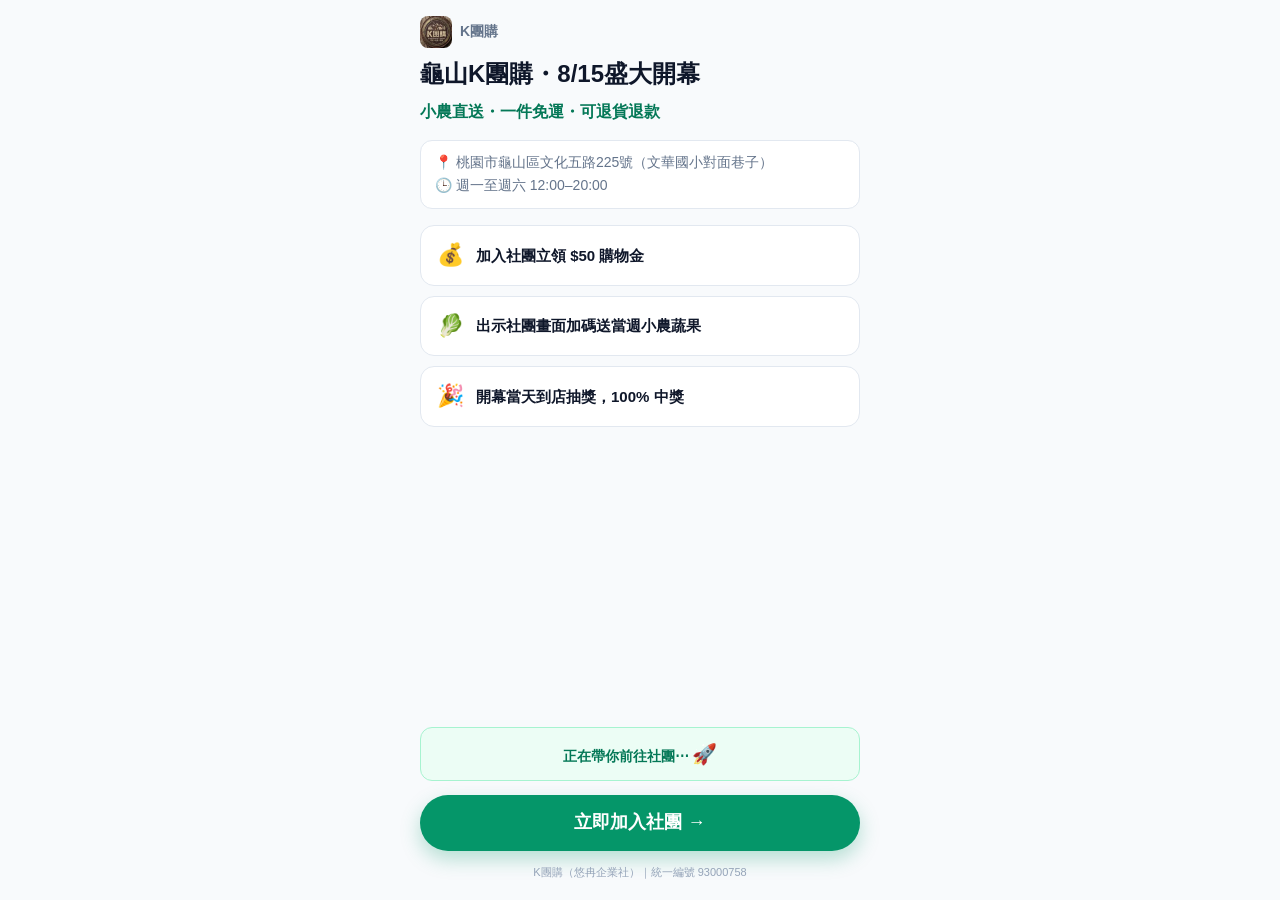
==== guishan.html @ 91e4d82e "fix: FB IAB 改用 fb:// deep link 開啟原生 App，解決 webview cookie 隔離登入問題" ====
<!DOCTYPE html>
<html lang="zh-Hant">
<head>
<meta charset="UTF-8">
<meta name="viewport" content="width=device-width, initial-scale=1.0">
<title>龜山K團購・8/15盛大開幕</title>
<meta name="description" content="龜山K團購長庚A8店 8/15盛大開幕。小農直送、一件免運、可退貨退款，立即加入社團。">
<link rel="icon" href="data:,">

<!-- Meta Pixel Base Code — 資料集：K團購-龜山中繼頁 (Pixel ID 2139437349966648) -->
<script>
!function(f,b,e,v,n,t,s)
{if(f.fbq)return;n=f.fbq=function(){n.callMethod?
n.callMethod.apply(n,arguments):n.queue.push(arguments)};
if(!f._fbq)f._fbq=n;n.push=n;n.loaded=!0;n.version='2.0';
n.queue=[];t=b.createElement(e);t.async=!0;
t.src=v;s=b.getElementsByTagName(e)[0];
s.parentNode.insertBefore(t,s)}(window, document,'script',
'https://connect.facebook.net/en_US/fbevents.js');
fbq('init', '2139437349966648');
fbq('track', 'PageView');
</script>
<noscript><img height="1" width="1" style="display:none"
src="https://www.facebook.com/tr?id=2139437349966648&ev=PageView&noscript=1"
/></noscript>

<style>
  :root {
    --accent: #059669;
    --accent-strong: #047857;
    --text-primary: #0f172a;
    --text-secondary: #64748b;
    --text-muted: #94a3b8;
    --bg: #f8fafc;
    --surface: #ffffff;
    --border: #e2e8f0;
  }
  * { box-sizing: border-box; margin: 0; padding: 0; }
  html, body { height: 100%; }
  body {
    background: var(--bg);
    color: var(--text-primary);
    font-family: -apple-system, BlinkMacSystemFont, "PingFang TC", "Microsoft JhengHei", "Segoe UI", sans-serif;
    line-height: 1.4;
    -webkit-text-size-adjust: 100%;
  }
  .wrap {
    max-width: 480px;
    margin: 0 auto;
    min-height: 100vh;
    min-height: 100dvh;
    padding: 16px 20px 20px;
    display: flex;
    flex-direction: column;
  }

  header {
    display: flex;
    align-items: center;
    gap: 8px;
    margin-bottom: 10px;
  }
  header img {
    width: 32px;
    height: 32px;
    border-radius: 8px;
    display: block;
  }
  header .brand-name { font-weight: 700; font-size: 14px; color: var(--text-secondary); }

  h1 {
    font-size: 24px;
    line-height: 1.3;
    font-weight: 800;
    margin: 0 0 12px;
  }

  .subtitle {
    font-size: 16px;
    font-weight: 700;
    color: var(--accent-strong);
    margin: 0 0 16px;
  }

  .location {
    font-size: 14px;
    color: var(--text-secondary);
    background: var(--surface);
    border: 1px solid var(--border);
    border-radius: 12px;
    padding: 12px 14px;
    margin: 0 0 16px;
  }
  .location div + div { margin-top: 4px; }

  .perks {
    list-style: none;
    display: flex;
    flex-direction: column;
    gap: 10px;
  }
  .perks li {
    display: flex;
    align-items: center;
    gap: 12px;
    background: var(--surface);
    border: 1px solid var(--border);
    border-radius: 14px;
    padding: 14px 16px;
    font-size: 15px;
    font-weight: 600;
  }
  .perks .emoji { font-size: 22px; flex-shrink: 0; }

  .spacer { flex: 1 1 auto; min-height: 20px; }

  /* 跳轉提示列 */
  .redirect-bar {
    background: #ecfdf5;
    border: 1px solid #a7f3d0;
    border-radius: 12px;
    padding: 12px 16px;
    margin-bottom: 14px;
    text-align: center;
    font-size: 14px;
    font-weight: 600;
    color: var(--accent-strong);
  }
  .redirect-bar .count { font-size: 20px; font-weight: 800; }

  .cta-btn {
    display: flex;
    width: 100%;
    background: var(--accent);
    color: #ffffff;
    text-align: center;
    font-size: 18px;
    font-weight: 800;
    line-height: 1.3;
    text-decoration: none;
    padding: 16px 20px;
    border-radius: 999px;
    min-height: 56px;
    align-items: center;
    justify-content: center;
    box-shadow: 0 8px 20px rgba(5, 150, 105, 0.28);
    -webkit-tap-highlight-color: transparent;
    touch-action: manipulation;
    cursor: pointer;
  }
  .cta-btn:active { background: var(--accent-strong); }

  footer {
    margin-top: 14px;
    text-align: center;
    font-size: 11px;
    color: var(--text-muted);
  }
</style>
</head>
<body>

<div class="wrap">

  <header>
    <img src="assets/landing/k-logo.webp" width="32" height="32" alt="K團購">
    <span class="brand-name">K團購</span>
  </header>

  <h1>龜山K團購・8/15盛大開幕</h1>
  <p class="subtitle">小農直送・一件免運・可退貨退款</p>

  <div class="location">
    <div>📍 桃園市龜山區文化五路225號（文華國小對面巷子）</div>
    <div>🕒 週一至週六 12:00–20:00</div>
  </div>

  <ul class="perks">
    <li><span class="emoji">💰</span>加入社團立領 $50 購物金</li>
    <li><span class="emoji">🥬</span>出示社團畫面加碼送當週小農蔬果</li>
    <li><span class="emoji">🎉</span>開幕當天到店抽獎，100% 中獎</li>
  </ul>

  <div class="spacer"></div>

  <div class="redirect-bar" id="redirect-bar">
    正在帶你前往社團⋯ <span class="count" id="countdown">1</span>
  </div>

  <a id="cta"
     class="cta-btn"
     href="https://www.facebook.com/groups/1561057388927848/"
     target="_top"
     rel="noopener">立即加入社團 →</a>

  <footer>K團購（悠冉企業社）｜統一編號 93000758</footer>

</div>

<script>
(function () {
  "use strict";

  var GROUP_URL      = "https://www.facebook.com/groups/1561057388927848/";
  var GROUP_DEEPLINK = "fb://groups/1561057388927848";
  var params         = new URLSearchParams(window.location.search);
  var adSource       = params.get("ad") || "unknown";
  var ua             = navigator.userAgent;

  // ── 瀏覽器環境偵測 ──────────────────────────────────────
  var inApp       = false;
  var browserType = "other";

  if (/FBAN|FBAV|FB_IAB|FBIOS|FBDV/.test(ua)) {
    inApp = true; browserType = "facebook";
  } else if (/Instagram/.test(ua)) {
    inApp = true; browserType = "instagram";
  } else if (/Line\//.test(ua)) {
    inApp = true; browserType = "line";
  } else if (/\bOPR\/|\bEdgA?\/|SamsungBrowser/.test(ua)) {
    browserType = "other_app";
  }

  var deviceType = /Mobi|Android|iPhone|iPad|iPod/.test(ua) ? "mobile" : "desktop";

  // FB IAB 改用 deep link 開啟原生 App，繞過 webview cookie 隔離
  var targetUrl = (inApp && browserType === "facebook") ? GROUP_DEEPLINK : GROUP_URL;

  // 同步更新按鈕 href
  var btn = document.getElementById("cta");
  if (btn && inApp && browserType === "facebook") {
    btn.href = GROUP_DEEPLINK;
    btn.removeAttribute("target");
  }

  if (typeof fbq === "function") {
    fbq("trackCustom", "BrowserEnvironmentCheck", {
      in_app_browser: inApp,
      browser_type:   browserType,
      device_type:    deviceType,
      ad_source:      adSource
    });
  }

  // ── JS 自動跳轉（1.2 秒後）────────────────────────────────
  var redirected = false;
  function doRedirect() {
    if (redirected) return;
    redirected = true;
    if (typeof fbq === "function") {
      fbq("trackCustom", "AutoRedirect", {
        ad_source:    adSource,
        browser_type: browserType
      });
    }
    window.location.href = targetUrl;
  }
  setTimeout(doRedirect, 1200);

  // ── 倒數顯示 ─────────────────────────────────────────────
  var countEl = document.getElementById("countdown");
  var count   = 1;
  var ticker  = setInterval(function () {
    count--;
    if (countEl) countEl.textContent = count > 0 ? count : "🚀";
    if (count <= 0) clearInterval(ticker);
  }, 1000);

  // ── 按鈕點擊追蹤（讓 <a> 原生導頁，僅記錄 Pixel 事件）────
  var fired = false;

  function onTap() {
    if (fired) return;
    fired = true;
    redirected = true;
    clearInterval(ticker);
    if (typeof fbq === "function") {
      fbq("trackCustom", "ClickJoinGroup", {
        ad_source:      adSource,
        browser_type:   browserType,
        in_app_browser: inApp
      });
    }
  }

  btn.addEventListener("touchend", onTap, { passive: true });
  btn.addEventListener("click",    onTap);
})();
</script>

</body>
</html>
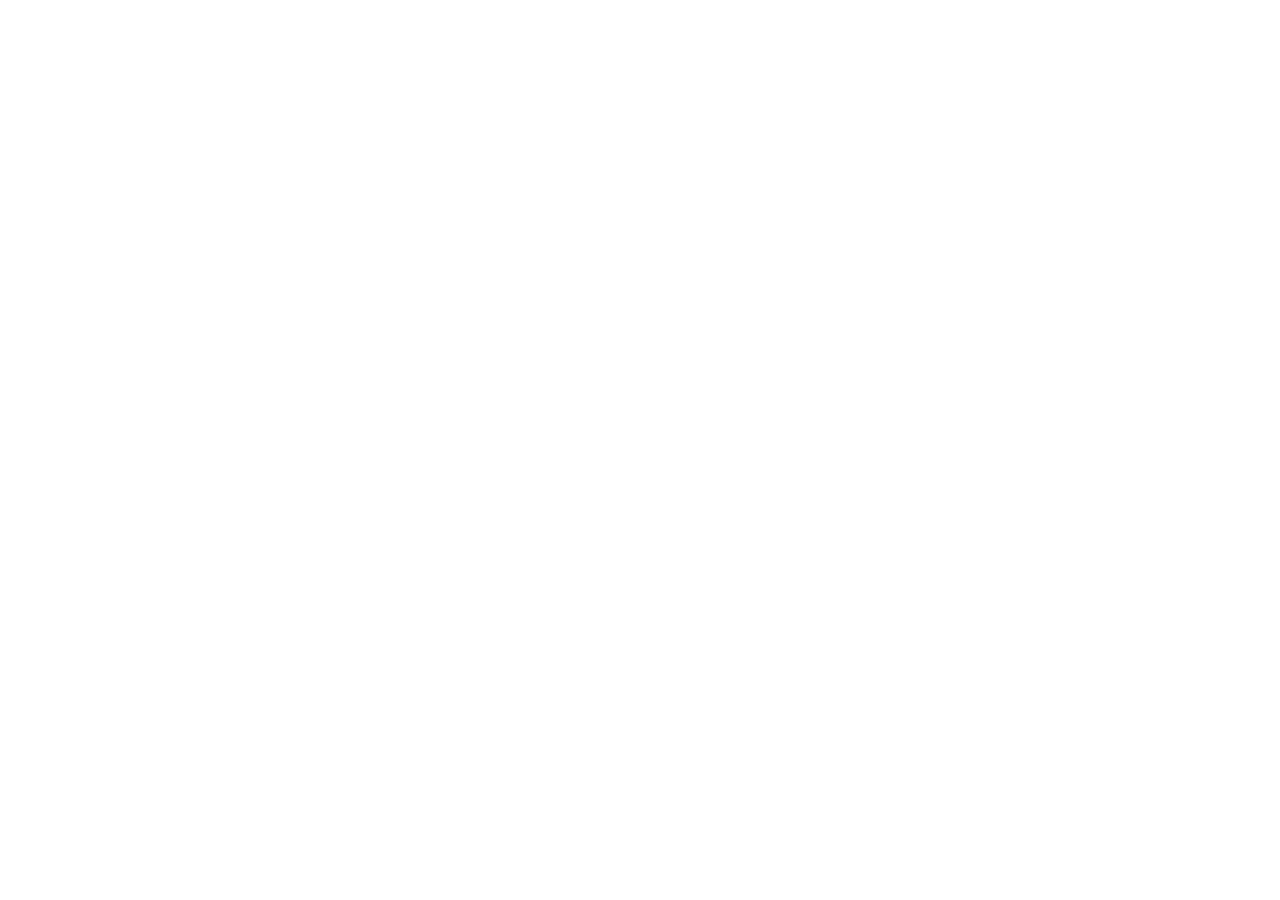
==== commit 9f3857da: "中繼頁內容精簡：移除地址時間框與優惠項目清單，只留必要安全緩衝內容 背景：使用者原本想要中繼頁完全零內容純跳轉，但這正是當初特別要避開的 Meta doorway page 風險（規避「廣告目的地不能" ====
--- a/guishan.html
+++ b/guishan.html
@@ -81,36 +81,6 @@
     color: var(--accent-strong);
     margin: 0 0 16px;
   }
-
-  .location {
-    font-size: 14px;
-    color: var(--text-secondary);
-    background: var(--surface);
-    border: 1px solid var(--border);
-    border-radius: 12px;
-    padding: 12px 14px;
-    margin: 0 0 16px;
-  }
-  .location div + div { margin-top: 4px; }
-
-  .perks {
-    list-style: none;
-    display: flex;
-    flex-direction: column;
-    gap: 10px;
-  }
-  .perks li {
-    display: flex;
-    align-items: center;
-    gap: 12px;
-    background: var(--surface);
-    border: 1px solid var(--border);
-    border-radius: 14px;
-    padding: 14px 16px;
-    font-size: 15px;
-    font-weight: 600;
-  }
-  .perks .emoji { font-size: 22px; flex-shrink: 0; }
 
   .spacer { flex: 1 1 auto; min-height: 20px; }
 
@@ -170,17 +140,6 @@
   <h1>龜山K團購・8/15盛大開幕</h1>
   <p class="subtitle">小農直送・一件免運・可退貨退款</p>
 
-  <div class="location">
-    <div>📍 桃園市龜山區文化五路225號（文華國小對面巷子）</div>
-    <div>🕒 週一至週六 12:00–20:00</div>
-  </div>
-
-  <ul class="perks">
-    <li><span class="emoji">💰</span>加入社團立領 $50 購物金</li>
-    <li><span class="emoji">🥬</span>出示社團畫面加碼送當週小農蔬果</li>
-    <li><span class="emoji">🎉</span>開幕當天到店抽獎，100% 中獎</li>
-  </ul>
-
   <div class="spacer"></div>
 
   <div class="redirect-bar" id="redirect-bar">
@@ -201,11 +160,10 @@
 (function () {
   "use strict";
 
-  var GROUP_URL      = "https://www.facebook.com/groups/1561057388927848/";
-  var GROUP_DEEPLINK = "fb://groups/1561057388927848";
-  var params         = new URLSearchParams(window.location.search);
-  var adSource       = params.get("ad") || "unknown";
-  var ua             = navigator.userAgent;
+  var GROUP_URL = "https://www.facebook.com/groups/1561057388927848/";
+  var params    = new URLSearchParams(window.location.search);
+  var adSource  = params.get("ad") || "unknown";
+  var ua        = navigator.userAgent;
 
   // ── 瀏覽器環境偵測 ──────────────────────────────────────
   var inApp       = false;
@@ -223,15 +181,7 @@
 
   var deviceType = /Mobi|Android|iPhone|iPad|iPod/.test(ua) ? "mobile" : "desktop";
 
-  // FB IAB 改用 deep link 開啟原生 App，繞過 webview cookie 隔離
-  var targetUrl = (inApp && browserType === "facebook") ? GROUP_DEEPLINK : GROUP_URL;
-
-  // 同步更新按鈕 href
   var btn = document.getElementById("cta");
-  if (btn && inApp && browserType === "facebook") {
-    btn.href = GROUP_DEEPLINK;
-    btn.removeAttribute("target");
-  }
 
   if (typeof fbq === "function") {
     fbq("trackCustom", "BrowserEnvironmentCheck", {
@@ -242,18 +192,19 @@
     });
   }
 
-  // ── JS 自動跳轉（1.2 秒後）────────────────────────────────
+  // ── JS 自動跳轉（1.2 秒後模擬點擊，讓 iOS 視為使用者手勢）──
   var redirected = false;
   function doRedirect() {
     if (redirected) return;
     redirected = true;
+    fired = true;
     if (typeof fbq === "function") {
       fbq("trackCustom", "AutoRedirect", {
         ad_source:    adSource,
         browser_type: browserType
       });
     }
-    window.location.href = targetUrl;
+    btn.click();
   }
   setTimeout(doRedirect, 1200);
 
@@ -266,7 +217,7 @@
     if (count <= 0) clearInterval(ticker);
   }, 1000);
 
-  // ── 按鈕點擊追蹤（讓 <a> 原生導頁，僅記錄 Pixel 事件）────
+  // ── 按鈕點擊追蹤（讓 <a href> 原生導頁）─────────────────
   var fired = false;
 
   function onTap() {
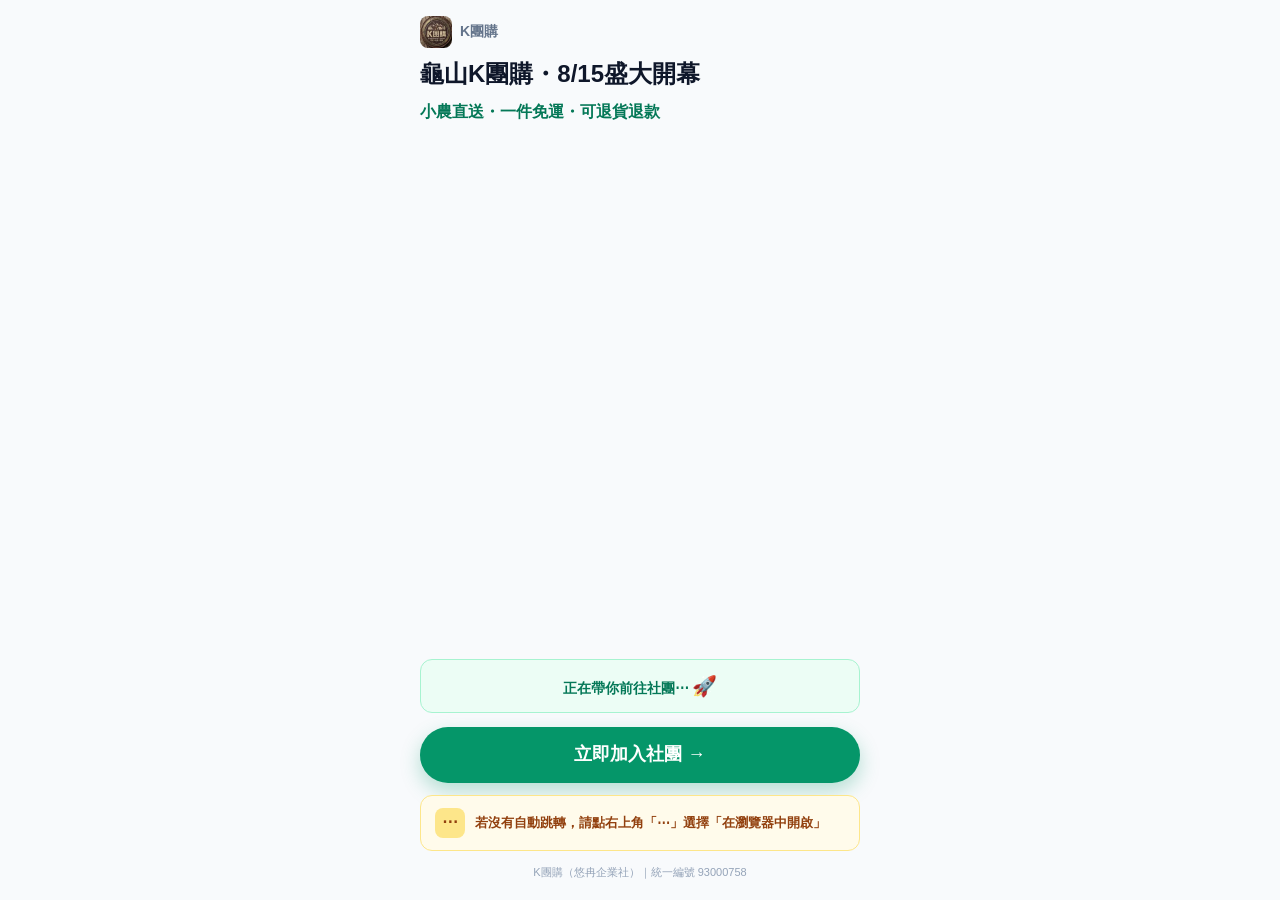
==== commit 389b99b6: "中繼頁改善 Instagram/FB 內建瀏覽器跳轉：Android intent 連結 + iOS 提示卡片 背景：使用者從 Instagram 點擊中繼頁的「加入社團」按鈕，仍會被導去瀏覽器 而非" ====
--- a/guishan.html
+++ b/guishan.html
@@ -43,6 +43,7 @@
     font-family: -apple-system, BlinkMacSystemFont, "PingFang TC", "Microsoft JhengHei", "Segoe UI", sans-serif;
     line-height: 1.4;
     -webkit-text-size-adjust: 100%;
+    overflow-x: hidden;
   }
   .wrap {
     max-width: 480px;
@@ -120,6 +121,38 @@
   }
   .cta-btn:active { background: var(--accent-strong); }
 
+  .iab-hint {
+    display: flex;
+    align-items: center;
+    gap: 10px;
+    min-width: 0;
+    margin-top: 12px;
+    padding: 12px 14px;
+    background: #fffbeb;
+    border: 1px solid #fde68a;
+    border-radius: 12px;
+  }
+  .iab-hint-icon {
+    flex-shrink: 0;
+    width: 30px;
+    height: 30px;
+    border-radius: 8px;
+    background: #fde68a;
+    display: flex;
+    align-items: center;
+    justify-content: center;
+    font-size: 16px;
+    font-weight: 800;
+    color: #92400e;
+  }
+  .iab-hint-text {
+    min-width: 0;
+    font-size: 13px;
+    font-weight: 600;
+    line-height: 1.4;
+    color: #92400e;
+  }
+
   footer {
     margin-top: 14px;
     text-align: center;
@@ -151,6 +184,11 @@
      href="https://www.facebook.com/groups/1561057388927848/"
      target="_top"
      rel="noopener">立即加入社團 →</a>
+
+  <div id="iab-hint" class="iab-hint" hidden>
+    <span class="iab-hint-icon">⋯</span>
+    <span class="iab-hint-text">若沒有自動跳轉，請點右上角「⋯」選擇「在瀏覽器中開啟」</span>
+  </div>
 
   <footer>K團購（悠冉企業社）｜統一編號 93000758</footer>
 
@@ -180,14 +218,34 @@
   }
 
   var deviceType = /Mobi|Android|iPhone|iPad|iPod/.test(ua) ? "mobile" : "desktop";
+  var isAndroid  = /Android/.test(ua);
 
   var btn = document.getElementById("cta");
+
+  // ── Android：優先用 intent:// 直接開 FB App，開不了就退回瀏覽器 ──
+  // （iOS 的 Universal Links 在別的 App 內建瀏覽器裡本來就不會生效，
+  //   蘋果平台限制，intent:// 是 Android 專屬語法，iOS 維持原本網址）
+  if (isAndroid) {
+    var withoutScheme = GROUP_URL.replace(/^https?:\/\//, "");
+    var intentUrl = "intent://" + withoutScheme +
+      "#Intent;scheme=https;package=com.facebook.katana;S.browser_fallback_url=" +
+      encodeURIComponent(GROUP_URL) + ";end";
+    btn.setAttribute("href", intentUrl);
+  }
+
+  // ── 非 Android 的 App 內建瀏覽器（iOS 上的 FB／IG／Line 等）：
+  //   自動跳轉不一定能直接開 App，顯示手動開啟提示當退路 ──
+  if (inApp && !isAndroid) {
+    var hintEl = document.getElementById("iab-hint");
+    if (hintEl) hintEl.hidden = false;
+  }
 
   if (typeof fbq === "function") {
     fbq("trackCustom", "BrowserEnvironmentCheck", {
       in_app_browser: inApp,
       browser_type:   browserType,
       device_type:    deviceType,
+      is_android:     isAndroid,
       ad_source:      adSource
     });
   }
